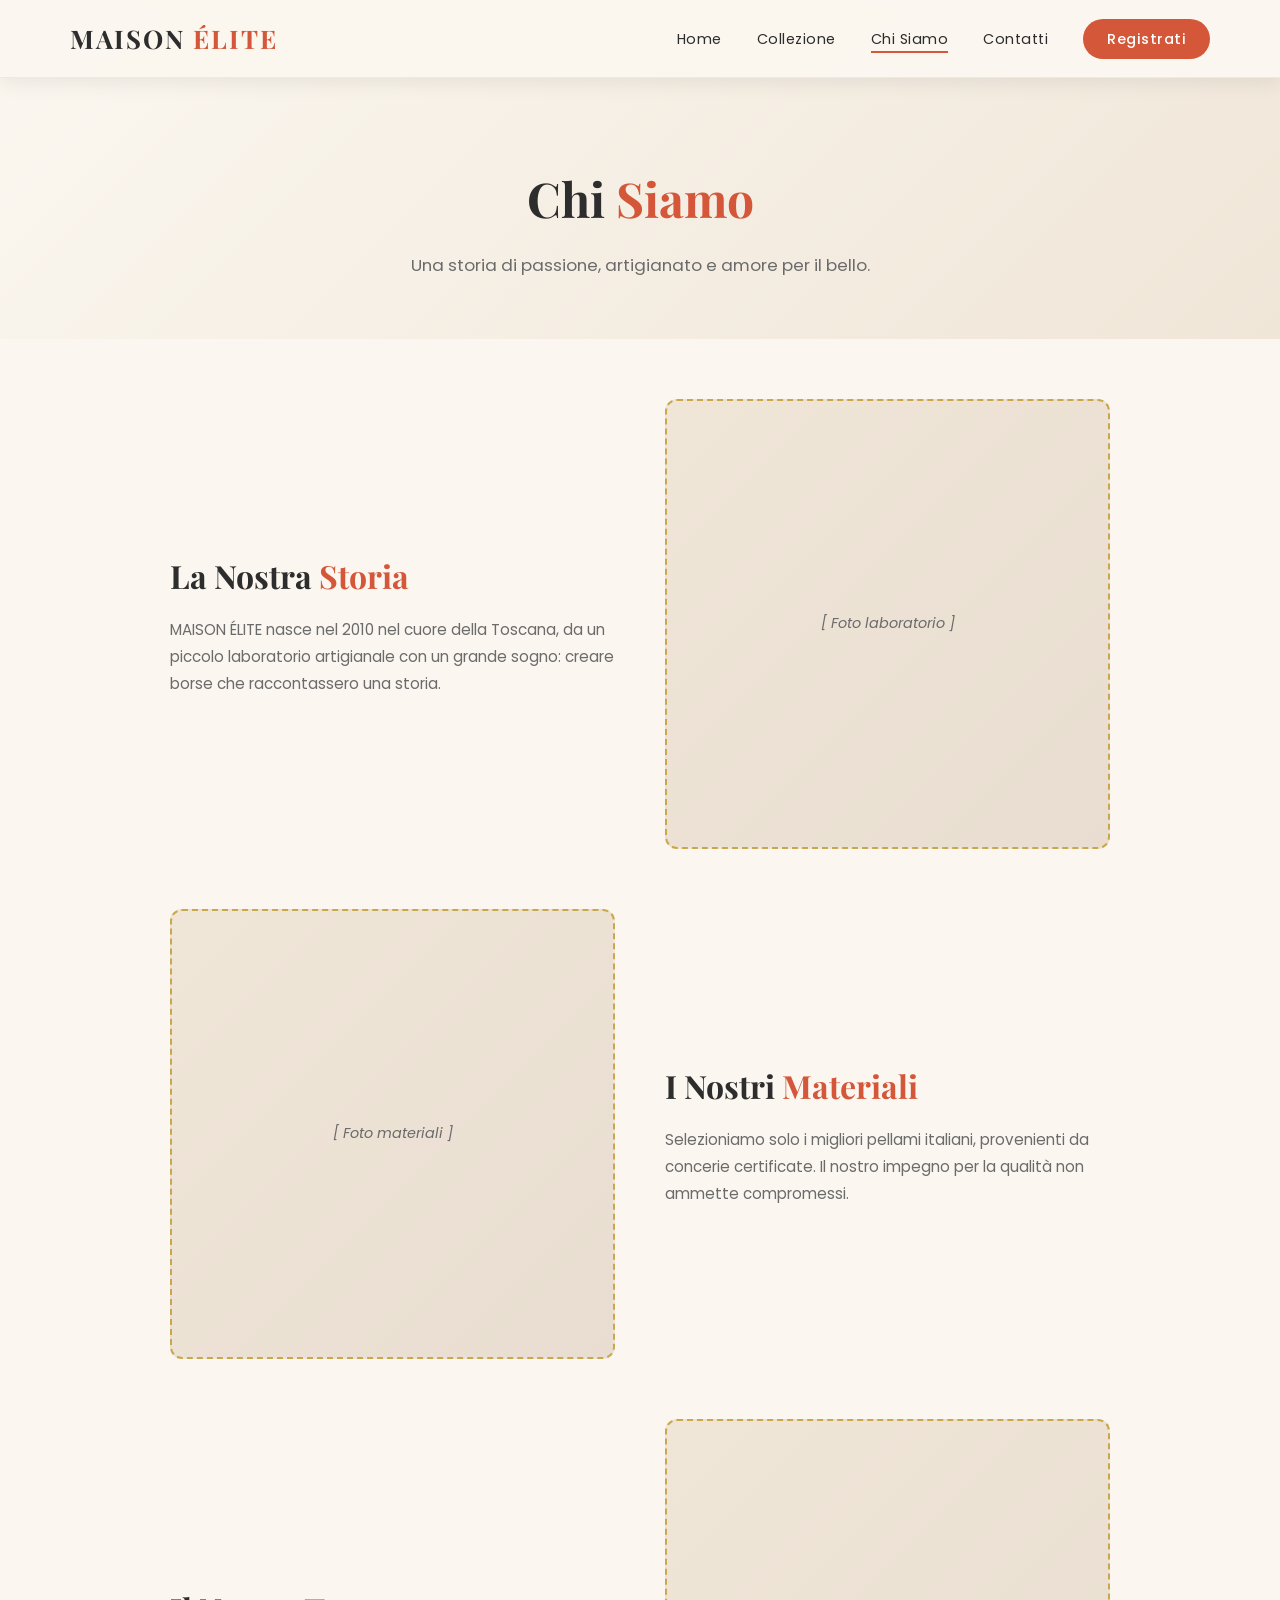
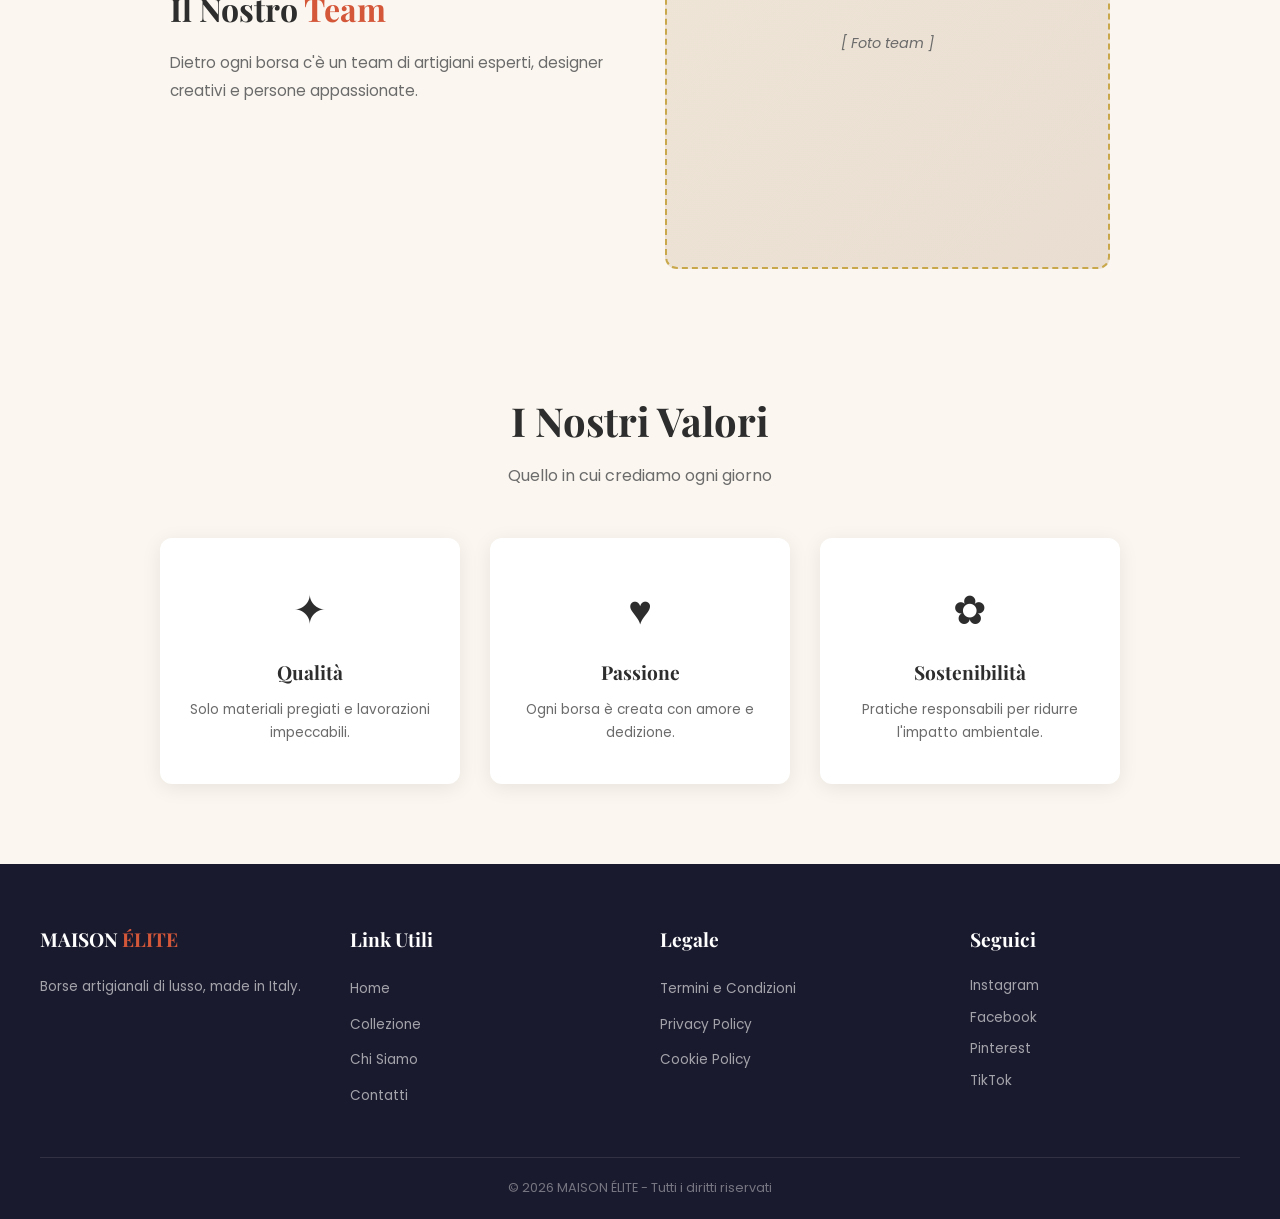
==== pages/chi-siamo.html @ 1c488e94 "Ripartiamo da zero" ====
<!DOCTYPE html>
<html lang="it">
<head>
    <meta charset="UTF-8">
    <meta name="viewport" content="width=device-width, initial-scale=1.0">
    <title>Chi Siamo - MAISON ÉLITE</title>
    <link rel="stylesheet" href="../css/base.css">
    <link rel="stylesheet" href="../css/navbar.css">
    <link rel="stylesheet" href="../css/sections.css">
    <link rel="stylesheet" href="../css/pages.css">
    <link rel="stylesheet" href="../css/footer.css">
    <link rel="stylesheet" href="../css/animations.css">
    <link rel="stylesheet" href="../css/responsive.css">
    <link href="https://fonts.googleapis.com/css2?family=Playfair+Display:wght@400;600;700&family=Poppins:wght@300;400;500;600&display=swap" rel="stylesheet">
</head>
<body>

    <nav class="navbar">
        <div class="nav-container">
            <a href="../index.html" class="logo">MAISON <span>ÉLITE</span></a>
            <input type="checkbox" id="menu-toggle" class="menu-toggle">
            <label for="menu-toggle" class="hamburger"><span></span><span></span><span></span></label>
            <ul class="nav-links">
                <li><a href="../index.html">Home</a></li>
                <li><a href="collezione.html">Collezione</a></li>
                <li><a href="chi-siamo.html" class="active">Chi Siamo</a></li>
                <li><a href="contatti.html">Contatti</a></li>
                <li><a href="registrazione.html" class="btn-register">Registrati</a></li>
            </ul>
        </div>
    </nav>

    <section class="page-header">
        <h1>Chi <span style="color: var(--primary);">Siamo</span></h1>
        <p>Una storia di passione, artigianato e amore per il bello.</p>
    </section>

    <section class="about-section">
        <div class="about-block fade-in">
            <div class="about-block-text">
                <h2>La Nostra <span>Storia</span></h2>
                <p>MAISON ÉLITE nasce nel 2010 nel cuore della Toscana, da un piccolo laboratorio artigianale con un grande sogno: creare borse che raccontassero una storia.</p>
            </div>
            <div class="about-block-image">
                <div class="img-placeholder large"><p>[ Foto laboratorio ]</p></div>
            </div>
        </div>

        <div class="about-block reverse fade-in delay-1">
            <div class="about-block-text">
                <h2>I Nostri <span>Materiali</span></h2>
                <p>Selezioniamo solo i migliori pellami italiani, provenienti da concerie certificate. Il nostro impegno per la qualità non ammette compromessi.</p>
            </div>
            <div class="about-block-image">
                <div class="img-placeholder large"><p>[ Foto materiali ]</p></div>
            </div>
        </div>

        <div class="about-block fade-in delay-2">
            <div class="about-block-text">
                <h2>Il Nostro <span>Team</span></h2>
                <p>Dietro ogni borsa c'è un team di artigiani esperti, designer creativi e persone appassionate.</p>
            </div>
            <div class="about-block-image">
                <div class="img-placeholder large"><p>[ Foto team ]</p></div>
            </div>
        </div>
    </section>

    <section style="padding: 0 30px 80px;">
        <h2 class="section-title">I Nostri Valori</h2>
        <p class="section-subtitle">Quello in cui crediamo ogni giorno</p>
        <div class="values-grid">
            <div class="value-card fade-in delay-1">
                <div class="value-icon">✦</div>
                <h3>Qualità</h3>
                <p>Solo materiali pregiati e lavorazioni impeccabili.</p>
            </div>
            <div class="value-card fade-in delay-2">
                <div class="value-icon">♥</div>
                <h3>Passione</h3>
                <p>Ogni borsa è creata con amore e dedizione.</p>
            </div>
            <div class="value-card fade-in delay-3">
                <div class="value-icon">✿</div>
                <h3>Sostenibilità</h3>
                <p>Pratiche responsabili per ridurre l'impatto ambientale.</p>
            </div>
        </div>
    </section>

    <footer class="footer">
        <div class="footer-container">
            <div class="footer-col">
                <h4>MAISON <span>ÉLITE</span></h4>
                <p>Borse artigianali di lusso, made in Italy.</p>
            </div>
            <div class="footer-col">
                <h4>Link Utili</h4>
                <ul>
                    <li><a href="../index.html">Home</a></li>
                    <li><a href="collezione.html">Collezione</a></li>
                    <li><a href="chi-siamo.html">Chi Siamo</a></li>
                    <li><a href="contatti.html">Contatti</a></li>
                </ul>
            </div>
            <div class="footer-col">
                <h4>Legale</h4>
                <ul>
                    <li><a href="#">Termini e Condizioni</a></li>
                    <li><a href="#">Privacy Policy</a></li>
                    <li><a href="#">Cookie Policy</a></li>
                </ul>
            </div>
            <div class="footer-col">
                <h4>Seguici</h4>
                <div class="social-links">
                    <a href="#" class="social-icon">Instagram</a>
                    <a href="#" class="social-icon">Facebook</a>
                    <a href="#" class="social-icon">Pinterest</a>
                    <a href="#" class="social-icon">TikTok</a>
                </div>
            </div>
        </div>
        <div class="footer-bottom">
            <p>&copy; 2026 MAISON ÉLITE - Tutti i diritti riservati</p>
        </div>
    </footer>

</body>
</html>
---- css/base.css ----
/* ===== RESET E VARIABILI ===== */
* {
    margin: 0;
    padding: 0;
    box-sizing: border-box;
}

:root {
    --primary: #D4573A;
    --primary-light: #F28A6E;
    --secondary: #1B6B6D;
    --accent: #C9A84C;
    --accent-light: #E6C96E;
    --bg: #FBF7F0;
    --bg-dark: #1A1A2E;
    --text: #2D2D2D;
    --text-light: #6B6B6B;
    --white: #FFFFFF;
    --shadow: 0 4px 20px rgba(0, 0, 0, 0.08);
    --shadow-hover: 0 8px 30px rgba(0, 0, 0, 0.15);
    --radius: 12px;
    --transition: all 0.3s ease;
}

html {
    scroll-behavior: smooth;
}

body {
    font-family: 'Poppins', sans-serif;
    background-color: var(--bg);
    color: var(--text);
    line-height: 1.6;
    overflow-x: hidden;
}

a {
    text-decoration: none;
    color: inherit;
}

ul {
    list-style: none;
}

img {
    max-width: 100%;
    display: block;
}

/* ===== BOTTONI ===== */
.btn-primary {
    display: inline-block;
    background: var(--primary);
    color: var(--white);
    padding: 15px 40px;
    border-radius: 30px;
    font-size: 0.95rem;
    font-weight: 500;
    transition: var(--transition);
}

.btn-primary:hover {
    background: var(--primary-light);
    transform: translateY(-3px);
    box-shadow: 0 10px 25px rgba(212, 87, 58, 0.3);
}

.btn-secondary {
    display: inline-block;
    border: 2px solid var(--primary);
    color: var(--primary);
    padding: 13px 38px;
    border-radius: 30px;
    font-size: 0.95rem;
    font-weight: 500;
    transition: var(--transition);
}

.btn-secondary:hover {
    background: var(--primary);
    color: var(--white);
    transform: translateY(-3px);
}

/* ===== TITOLI SEZIONE ===== */
.section-title {
    font-family: 'Playfair Display', serif;
    font-size: 2.5rem;
    text-align: center;
    margin-bottom: 10px;
}

.section-subtitle {
    text-align: center;
    color: var(--text-light);
    font-size: 1rem;
    margin-bottom: 50px;
}

/* ===== PLACEHOLDER IMMAGINI ===== */
.hero-placeholder,
.img-placeholder {
    background: linear-gradient(135deg, #f0e6d8, #e8ddd0);
    border: 2px dashed var(--accent);
    border-radius: var(--radius);
    display: flex;
    align-items: center;
    justify-content: center;
    color: var(--text-light);
    font-style: italic;
    font-size: 0.9rem;
}

.hero-placeholder {
    width: 100%;
    max-width: 500px;
    height: 500px;
    border-radius: 20px;
}

.img-placeholder {
    width: 100%;
    height: 300px;
}

.img-placeholder.large {
    height: 450px;
}

/* ===== FORM ===== */
.form-group {
    margin-bottom: 20px;
}

.form-group label {
    display: block;
    font-size: 0.85rem;
    font-weight: 500;
    margin-bottom: 8px;
}

.form-group input,
.form-group textarea,
.form-group select {
    width: 100%;
    padding: 12px 18px;
    border: 1px solid #e0d8ce;
    border-radius: 8px;
    font-family: 'Poppins', sans-serif;
    font-size: 0.9rem;
    outline: none;
    transition: var(--transition);
    background: var(--bg);
}

.form-group input:focus,
.form-group textarea:focus,
.form-group select:focus {
    border-color: var(--primary);
    box-shadow: 0 0 0 3px rgba(212, 87, 58, 0.1);
}

.form-group textarea {
    height: 120px;
    resize: vertical;
}

.form-submit {
    width: 100%;
    padding: 14px;
    background: var(--primary);
    color: var(--white);
    border: none;
    border-radius: 30px;
    font-family: 'Poppins', sans-serif;
    font-size: 0.95rem;
    font-weight: 500;
    cursor: pointer;
    transition: var(--transition);
}

.form-submit:hover {
    background: var(--primary-light);
    transform: translateY(-2px);
}
---- css/navbar.css ----
/* ===== NAVBAR ===== */
.navbar {
    position: fixed;
    top: 0;
    left: 0;
    width: 100%;
    z-index: 1000;
    background: rgba(251, 247, 240, 0.95);
    backdrop-filter: blur(10px);
    border-bottom: 1px solid rgba(0, 0, 0, 0.05);
    box-shadow: var(--shadow);
}

.nav-container {
    max-width: 1200px;
    margin: 0 auto;
    padding: 18px 30px;
    display: flex;
    justify-content: space-between;
    align-items: center;
}

.logo {
    font-family: 'Playfair Display', serif;
    font-size: 1.6rem;
    font-weight: 700;
    letter-spacing: 2px;
}

.logo span {
    color: var(--primary);
}

.nav-links {
    display: flex;
    align-items: center;
    gap: 35px;
}

.nav-links a {
    font-size: 0.9rem;
    font-weight: 400;
    position: relative;
    transition: var(--transition);
    letter-spacing: 0.5px;
}

.nav-links a:hover {
    color: var(--primary);
}

.nav-links a::after {
    content: '';
    position: absolute;
    bottom: -4px;
    left: 0;
    width: 0;
    height: 2px;
    background: var(--primary);
    transition: var(--transition);
}

.nav-links a:hover::after,
.nav-links a.active::after {
    width: 100%;
}

/* Bottone Registrati */
.btn-register {
    background: var(--primary) !important;
    color: var(--white) !important;
    padding: 10px 24px !important;
    border-radius: 25px;
    font-weight: 500 !important;
    transition: var(--transition);
}

.btn-register:hover {
    background: var(--primary-light) !important;
    transform: translateY(-2px);
}

.btn-register::after {
    display: none !important;
}

/* ===== HAMBURGER (solo CSS, senza JavaScript) ===== */
/* Usiamo un checkbox nascosto: quando è "checked",
   il menu si apre. Nessun JavaScript necessario! */

.menu-toggle {
    display: none; /* checkbox nascosto */
}

.hamburger {
    display: none; /* visibile solo su mobile */
    flex-direction: column;
    gap: 5px;
    cursor: pointer;
    z-index: 1001;
}

.hamburger span {
    width: 28px;
    height: 2px;
    background: var(--text);
    transition: var(--transition);
}

/* Quando il checkbox è selezionato, le linee si trasformano in X */
.menu-toggle:checked ~ .hamburger span:nth-child(1) {
    transform: rotate(45deg) translate(5px, 5px);
}

.menu-toggle:checked ~ .hamburger span:nth-child(2) {
    opacity: 0;
}

.menu-toggle:checked ~ .hamburger span:nth-child(3) {
    transform: rotate(-45deg) translate(5px, -5px);
}

/* Quando il checkbox è selezionato, il menu si apre */
.menu-toggle:checked ~ .nav-links {
    right: 0;
}
---- css/sections.css ----
/* ===== HERO ===== */
.hero {
    min-height: 100vh;
    display: flex;
    align-items: center;
    justify-content: space-between;
    max-width: 1200px;
    margin: 0 auto;
    padding: 120px 30px 60px;
    gap: 60px;
}

.hero-content {
    flex: 1;
}

.hero-subtitle {
    font-size: 0.85rem;
    text-transform: uppercase;
    letter-spacing: 4px;
    color: var(--primary);
    margin-bottom: 20px;
    font-weight: 500;
}

.hero-title {
    font-family: 'Playfair Display', serif;
    font-size: 4rem;
    font-weight: 700;
    line-height: 1.15;
    margin-bottom: 25px;
}

.hero-title span {
    color: var(--primary);
}

.hero-desc {
    font-size: 1.05rem;
    color: var(--text-light);
    margin-bottom: 35px;
    max-width: 450px;
    line-height: 1.8;
}

.hero-image {
    flex: 1;
    display: flex;
    justify-content: center;
}

/* ===== CATEGORIE ===== */
.categories {
    padding: 80px 30px;
    max-width: 1200px;
    margin: 0 auto;
}

.categories-grid {
    display: flex;
    gap: 30px;
    justify-content: center;
    flex-wrap: wrap;
}

.category-card {
    flex: 1;
    min-width: 280px;
    max-width: 380px;
    text-align: center;
    cursor: pointer;
    transition: var(--transition);
}

.category-card:hover {
    transform: translateY(-8px);
}

.category-img {
    border-radius: var(--radius);
    overflow: hidden;
    margin-bottom: 20px;
    box-shadow: var(--shadow);
    transition: var(--transition);
}

.category-card:hover .category-img {
    box-shadow: var(--shadow-hover);
}

.category-card h3 {
    font-family: 'Playfair Display', serif;
    font-size: 1.4rem;
    margin-bottom: 5px;
}

.category-card p {
    color: var(--text-light);
    font-size: 0.9rem;
}

/* ===== FEATURED ===== */
.featured {
    padding: 80px 30px;
    max-width: 1200px;
    margin: 0 auto;
    display: flex;
    align-items: center;
    gap: 60px;
}

.featured-text {
    flex: 1;
}

.featured-text h2 {
    font-family: 'Playfair Display', serif;
    font-size: 2.5rem;
    margin-bottom: 25px;
    line-height: 1.2;
}

.featured-text h2 span {
    color: var(--primary);
}

.featured-text p {
    color: var(--text-light);
    margin-bottom: 20px;
    line-height: 1.8;
}

.featured-image {
    flex: 1;
}

/* ===== BEST SELLERS ===== */
.bestsellers {
    padding: 80px 30px;
    max-width: 1200px;
    margin: 0 auto;
}

.products-grid {
    display: flex;
    gap: 25px;
    flex-wrap: wrap;
    justify-content: center;
}

.product-card {
    flex: 1;
    min-width: 250px;
    max-width: 280px;
    background: var(--white);
    border-radius: var(--radius);
    overflow: hidden;
    box-shadow: var(--shadow);
    transition: var(--transition);
    cursor: pointer;
}

.product-card:hover {
    transform: translateY(-6px);
    box-shadow: var(--shadow-hover);
}

.product-img {
    position: relative;
    overflow: hidden;
}

.product-img .img-placeholder {
    height: 280px;
    border-radius: 0;
}

.product-badge {
    position: absolute;
    top: 15px;
    left: 15px;
    background: var(--secondary);
    color: var(--white);
    padding: 5px 14px;
    border-radius: 20px;
    font-size: 0.75rem;
    font-weight: 500;
}

.product-badge.sale {
    background: var(--primary);
}

.product-info {
    padding: 20px;
}

.product-info h3 {
    font-family: 'Playfair Display', serif;
    font-size: 1.1rem;
    margin-bottom: 8px;
}

.product-price {
    color: var(--primary);
    font-weight: 600;
}

.product-price s {
    color: var(--text-light);
    font-weight: 400;
    font-size: 0.85rem;
}

/* ===== BANNER NEWSLETTER ===== */
.banner {
    background: linear-gradient(135deg, var(--bg-dark), #16213E);
    padding: 80px 30px;
    text-align: center;
    margin-top: 40px;
}

.banner-content h2 {
    font-family: 'Playfair Display', serif;
    font-size: 2.2rem;
    color: var(--white);
    margin-bottom: 15px;
}

.banner-content p {
    color: rgba(255, 255, 255, 0.7);
    margin-bottom: 30px;
}

.newsletter-form {
    display: flex;
    justify-content: center;
    gap: 12px;
    max-width: 500px;
    margin: 0 auto;
    flex-wrap: wrap;
}

.newsletter-form input {
    flex: 1;
    min-width: 250px;
    padding: 14px 24px;
    border: 1px solid rgba(255, 255, 255, 0.2);
    border-radius: 30px;
    font-family: 'Poppins', sans-serif;
    font-size: 0.9rem;
    outline: none;
    background: rgba(255, 255, 255, 0.1);
    color: var(--white);
}

.newsletter-form input::placeholder {
    color: rgba(255, 255, 255, 0.5);
}

.newsletter-form input:focus {
    border-color: var(--accent);
}

.newsletter-form button {
    padding: 14px 35px;
    background: var(--accent);
    color: var(--bg-dark);
    border: none;
    border-radius: 30px;
    font-family: 'Poppins', sans-serif;
    font-size: 0.9rem;
    font-weight: 600;
    cursor: pointer;
    transition: var(--transition);
}

.newsletter-form button:hover {
    background: var(--accent-light);
    transform: translateY(-2px);
}
---- css/pages.css ----
/* ===== PAGE HEADER ===== */
.page-header {
    padding: 160px 30px 60px;
    text-align: center;
    background: linear-gradient(135deg, var(--bg), #f0e6d8);
}

.page-header h1 {
    font-family: 'Playfair Display', serif;
    font-size: 3rem;
    margin-bottom: 15px;
}

.page-header p {
    color: var(--text-light);
    font-size: 1.05rem;
    max-width: 600px;
    margin: 0 auto;
}

/* ===== CHI SIAMO ===== */
.about-section {
    max-width: 1000px;
    margin: 0 auto;
    padding: 60px 30px;
}

.about-block {
    display: flex;
    align-items: center;
    gap: 50px;
    margin-bottom: 60px;
}

.about-block.reverse {
    flex-direction: row-reverse;
}

.about-block-text {
    flex: 1;
}

.about-block-text h2 {
    font-family: 'Playfair Display', serif;
    font-size: 2rem;
    margin-bottom: 15px;
}

.about-block-text h2 span {
    color: var(--primary);
}

.about-block-text p {
    color: var(--text-light);
    line-height: 1.8;
    font-size: 0.95rem;
}

.about-block-image {
    flex: 1;
}

.values-grid {
    display: flex;
    gap: 30px;
    flex-wrap: wrap;
    justify-content: center;
    margin-top: 40px;
}

.value-card {
    flex: 1;
    min-width: 220px;
    max-width: 300px;
    text-align: center;
    padding: 40px 25px;
    background: var(--white);
    border-radius: var(--radius);
    box-shadow: var(--shadow);
    transition: var(--transition);
}

.value-card:hover {
    transform: translateY(-5px);
    box-shadow: var(--shadow-hover);
}

.value-icon {
    font-size: 2.5rem;
    margin-bottom: 15px;
}

.value-card h3 {
    font-family: 'Playfair Display', serif;
    font-size: 1.2rem;
    margin-bottom: 10px;
}

.value-card p {
    color: var(--text-light);
    font-size: 0.85rem;
    line-height: 1.7;
}

/* ===== COLLEZIONE ===== */
.collection-filters {
    max-width: 1200px;
    margin: 0 auto;
    padding: 20px 30px 40px;
    display: flex;
    justify-content: center;
    gap: 15px;
    flex-wrap: wrap;
}

.filter-btn {
    padding: 10px 28px;
    border: 2px solid var(--text);
    border-radius: 25px;
    background: transparent;
    font-family: 'Poppins', sans-serif;
    font-size: 0.85rem;
    cursor: pointer;
    transition: var(--transition);
    color: var(--text);
}

.filter-btn:hover,
.filter-btn.active {
    background: var(--primary);
    border-color: var(--primary);
    color: var(--white);
}

.collection-grid {
    max-width: 1200px;
    margin: 0 auto;
    padding: 0 30px 80px;
    display: grid;
    grid-template-columns: repeat(auto-fill, minmax(270px, 1fr));
    gap: 25px;
}

/* ===== CONTATTI ===== */
.contact-wrapper {
    max-width: 1000px;
    margin: 0 auto;
    padding: 60px 30px 80px;
    display: flex;
    gap: 50px;
    flex-wrap: wrap;
}

.contact-info {
    flex: 1;
    min-width: 280px;
}

.contact-info h2 {
    font-family: 'Playfair Display', serif;
    font-size: 2rem;
    margin-bottom: 20px;
}

.contact-info p {
    color: var(--text-light);
    margin-bottom: 30px;
    line-height: 1.8;
}

.contact-detail {
    display: flex;
    align-items: center;
    gap: 15px;
    margin-bottom: 20px;
}

.contact-detail-icon {
    width: 45px;
    height: 45px;
    background: linear-gradient(135deg, var(--primary), var(--primary-light));
    border-radius: 50%;
    display: flex;
    align-items: center;
    justify-content: center;
    color: var(--white);
    font-size: 1.1rem;
    flex-shrink: 0;
}

.contact-detail-text h4 {
    font-size: 0.95rem;
    margin-bottom: 3px;
}

.contact-detail-text p {
    font-size: 0.85rem;
    margin-bottom: 0;
    color: var(--text-light);
}

.contact-form-wrapper {
    flex: 1;
    min-width: 300px;
}

.contact-form {
    background: var(--white);
    padding: 40px;
    border-radius: var(--radius);
    box-shadow: var(--shadow);
}

/* ===== REGISTRAZIONE ===== */
.register-wrapper {
    min-height: 100vh;
    display: flex;
    align-items: center;
    justify-content: center;
    padding: 120px 30px 60px;
}

.register-card {
    background: var(--white);
    padding: 50px 45px;
    border-radius: 16px;
    box-shadow: var(--shadow-hover);
    width: 100%;
    max-width: 480px;
}

.register-card h1 {
    font-family: 'Playfair Display', serif;
    font-size: 2rem;
    text-align: center;
    margin-bottom: 8px;
}

.register-subtitle {
    text-align: center;
    color: var(--text-light);
    font-size: 0.9rem;
    margin-bottom: 35px;
}

.register-divider {
    text-align: center;
    color: var(--text-light);
    font-size: 0.8rem;
    margin: 25px 0;
    position: relative;
}

.register-divider::before,
.register-divider::after {
    content: '';
    position: absolute;
    top: 50%;
    width: 40%;
    height: 1px;
    background: #e0d8ce;
}

.register-divider::before { left: 0; }
.register-divider::after { right: 0; }

.btn-google {
    width: 100%;
    padding: 13px;
    border: 1px solid #e0d8ce;
    border-radius: 30px;
    background: var(--white);
    font-family: 'Poppins', sans-serif;
    font-size: 0.9rem;
    cursor: pointer;
    transition: var(--transition);
    display: flex;
    align-items: center;
    justify-content: center;
    gap: 10px;
}

.btn-google:hover {
    background: var(--bg);
    border-color: var(--text-light);
}

.register-footer {
    text-align: center;
    margin-top: 25px;
    font-size: 0.85rem;
    color: var(--text-light);
}

.register-footer a {
    color: var(--primary);
    font-weight: 500;
}

.register-footer a:hover {
    text-decoration: underline;
}
---- css/footer.css ----
/* ===== FOOTER ===== */
.footer {
    background: var(--bg-dark);
    color: rgba(255, 255, 255, 0.8);
    padding: 60px 30px 20px;
}

.footer-container {
    max-width: 1200px;
    margin: 0 auto;
    display: flex;
    gap: 40px;
    flex-wrap: wrap;
    justify-content: space-between;
}

.footer-col {
    flex: 1;
    min-width: 200px;
}

.footer-col h4 {
    font-family: 'Playfair Display', serif;
    font-size: 1.2rem;
    color: var(--white);
    margin-bottom: 20px;
}

.footer-col h4 span {
    color: var(--primary);
}

.footer-col p {
    font-size: 0.85rem;
    line-height: 1.8;
    color: rgba(255, 255, 255, 0.6);
}

.footer-col ul li {
    margin-bottom: 10px;
}

.footer-col ul li a {
    font-size: 0.85rem;
    color: rgba(255, 255, 255, 0.6);
    transition: var(--transition);
}

.footer-col ul li a:hover {
    color: var(--accent);
    padding-left: 5px;
}

.social-links {
    display: flex;
    flex-direction: column;
    gap: 10px;
}

.social-icon {
    font-size: 0.85rem;
    color: rgba(255, 255, 255, 0.6);
    transition: var(--transition);
}

.social-icon:hover {
    color: var(--accent);
    padding-left: 5px;
}

.footer-bottom {
    max-width: 1200px;
    margin: 40px auto 0;
    padding-top: 20px;
    border-top: 1px solid rgba(255, 255, 255, 0.1);
    text-align: center;
}

.footer-bottom p {
    font-size: 0.8rem;
    color: rgba(255, 255, 255, 0.4);
}
---- css/animations.css ----
/* ===== ANIMAZIONI CSS (senza JavaScript) ===== */

/* Animazione di apparizione dal basso */
@keyframes fadeInUp {
    from {
        opacity: 0;
        transform: translateY(30px);
    }
    to {
        opacity: 1;
        transform: translateY(0);
    }
}

/* Animazione di apparizione semplice */
@keyframes fadeIn {
    from { opacity: 0; }
    to { opacity: 1; }
}

/* Classe per far apparire gli elementi con ritardo */
.fade-in {
    animation: fadeInUp 0.8s ease forwards;
}

/* Ritardi diversi per creare un effetto "a cascata" */
.fade-in.delay-1 { animation-delay: 0.1s; opacity: 0; }
.fade-in.delay-2 { animation-delay: 0.2s; opacity: 0; }
.fade-in.delay-3 { animation-delay: 0.3s; opacity: 0; }
.fade-in.delay-4 { animation-delay: 0.4s; opacity: 0; }

/* Animazione per la hero section */
.hero-content {
    animation: fadeInUp 1s ease forwards;
}

.hero-image {
    animation: fadeIn 1.2s ease 0.3s forwards;
    opacity: 0;
}

/* Animazione per le card quando passi sopra col mouse */
.category-card,
.product-card,
.value-card {
    transition: transform 0.3s ease, box-shadow 0.3s ease;
}
---- css/responsive.css ----
/* ===== TABLET (max 1024px) ===== */
@media (max-width: 1024px) {
    .hero { gap: 40px; padding: 120px 25px 50px; }
    .hero-title { font-size: 3rem; }
    .featured { gap: 40px; }
    .section-title { font-size: 2.2rem; }
}

/* ===== MOBILE (max 768px) ===== */
@media (max-width: 768px) {
    /* Hamburger visibile */
    .hamburger { display: flex; }

    /* Menu laterale */
    .nav-links {
        position: fixed;
        top: 0;
        right: -100%;
        width: 75%;
        height: 100vh;
        background: var(--bg);
        flex-direction: column;
        justify-content: center;
        gap: 30px;
        transition: var(--transition);
        box-shadow: -5px 0 20px rgba(0, 0, 0, 0.1);
    }

    .nav-links a { font-size: 1.1rem; }

    /* Hero */
    .hero {
        flex-direction: column;
        text-align: center;
        padding-top: 120px;
        gap: 30px;
        min-height: auto;
    }
    .hero-title { font-size: 2.5rem; }
    .hero-desc { margin: 0 auto 30px; }
    .hero-placeholder { height: 300px; max-width: 350px; }

    /* Sezioni */
    .featured { flex-direction: column; text-align: center; padding: 50px 20px; }
    .about-block { flex-direction: column !important; gap: 25px; }
    .contact-wrapper { flex-direction: column; }
    .section-title { font-size: 2rem; }
    .page-header h1 { font-size: 2.2rem; }
    .page-header { padding: 130px 20px 40px; }
    .categories-grid { flex-direction: column; align-items: center; }
    .category-card { max-width: 100%; }
    .banner { padding: 50px 20px; }
    .banner-content h2 { font-size: 1.6rem; }
    .register-card { padding: 35px 25px; }
    .contact-form { padding: 25px 20px; }
    .product-card { min-width: 45%; max-width: 48%; }

    /* Footer centrato */
    .footer-container { flex-direction: column; text-align: center; }
    .social-links { justify-content: center; flex-direction: row; flex-wrap: wrap; }
}

/* ===== CELLULARE PICCOLO (max 480px) ===== */
@media (max-width: 480px) {
    .hero-title { font-size: 1.9rem; }
    .hero-subtitle { font-size: 0.75rem; letter-spacing: 2px; }
    .hero { padding: 110px 15px 40px; }
    .nav-container { padding: 15px; }
    .nav-links { width: 85%; }
    .section-title { font-size: 1.6rem; }
    .page-header h1 { font-size: 1.8rem; }
    .product-card { min-width: 100%; max-width: 100%; }
    .btn-primary { padding: 12px 30px; font-size: 0.85rem; }
    .categories { padding: 50px 15px; }
    .bestsellers { padding: 50px 15px; }
    .banner-content h2 { font-size: 1.4rem; }
    .newsletter-form input { min-width: 200px; }
    .footer { padding: 40px 15px 15px; }
    .register-card { padding: 25px 18px; }
    .register-card h1 { font-size: 1.6rem; }
    .filter-btn { padding: 8px 18px; font-size: 0.8rem; }
    .value-card { min-width: 100%; padding: 30px 20px; }
    .featured-text h2 { font-size: 1.8rem; }
    .about-block-text h2 { font-size: 1.6rem; }
}
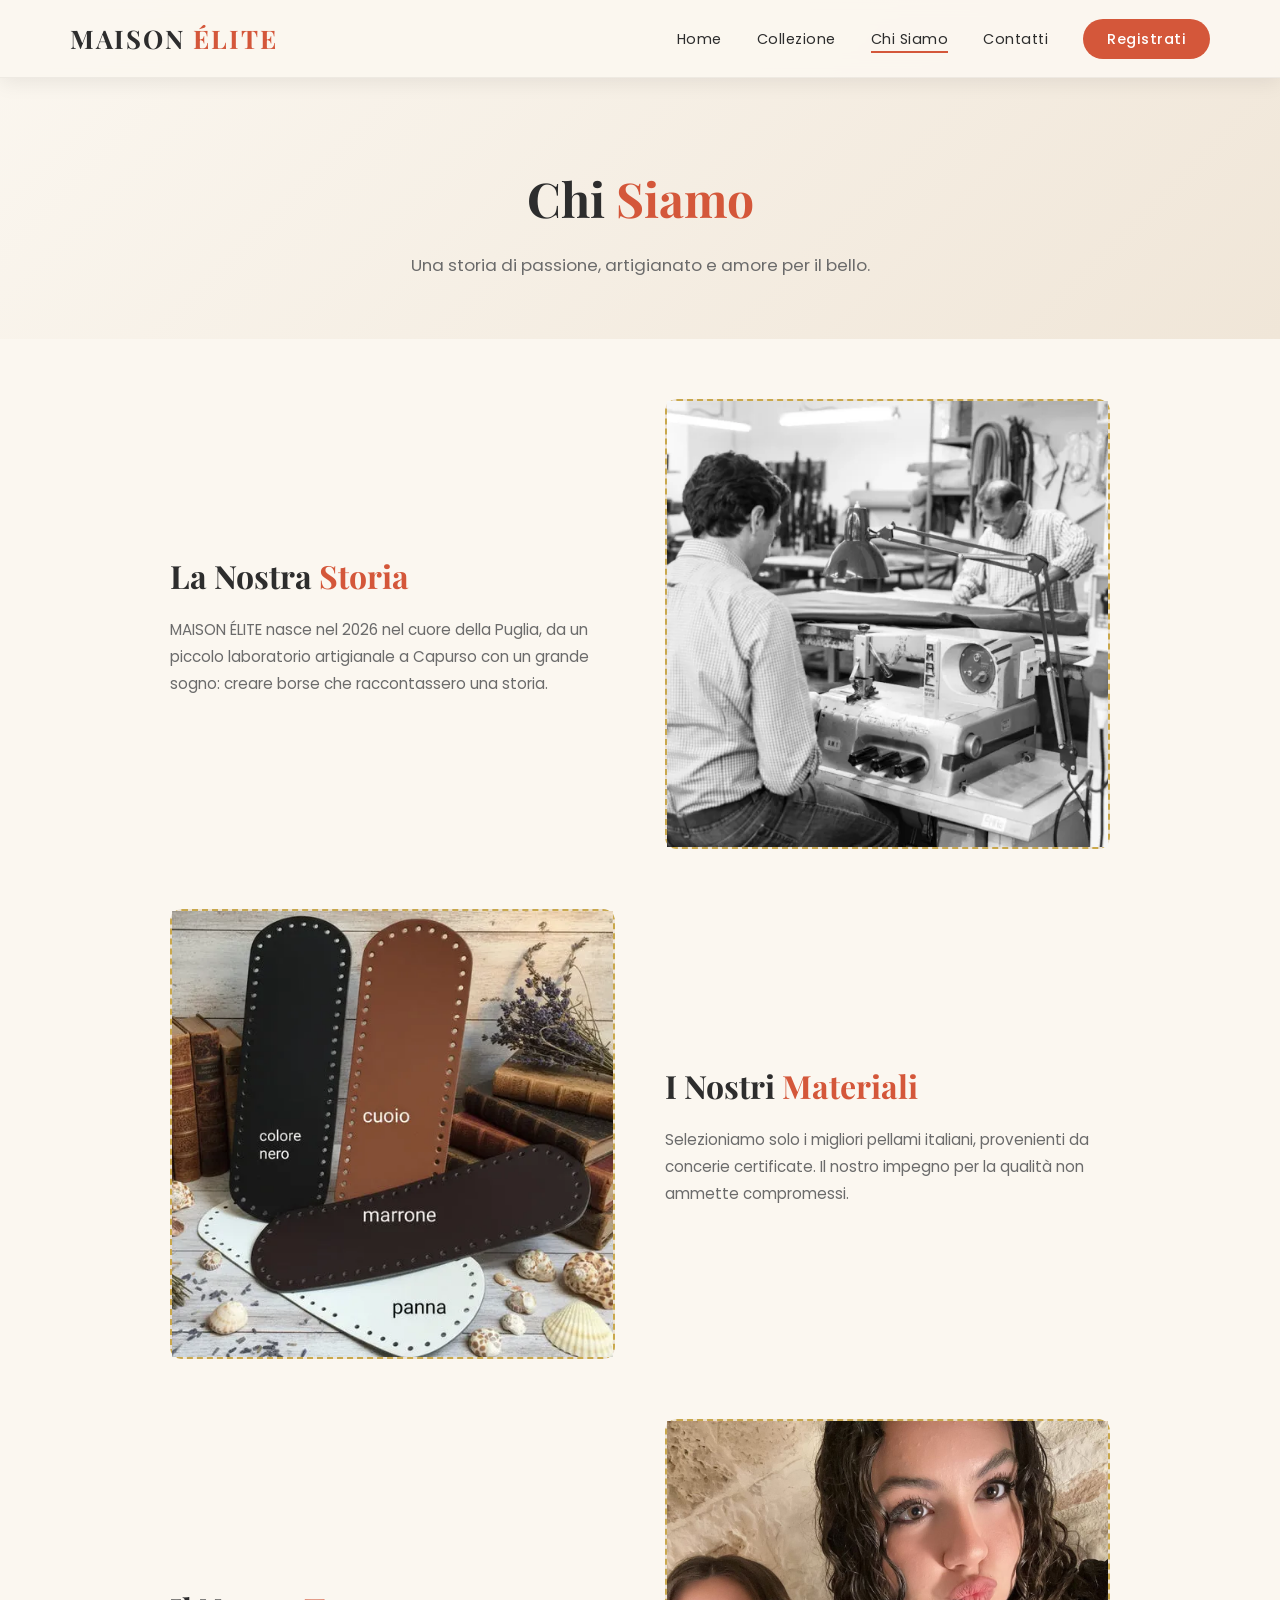
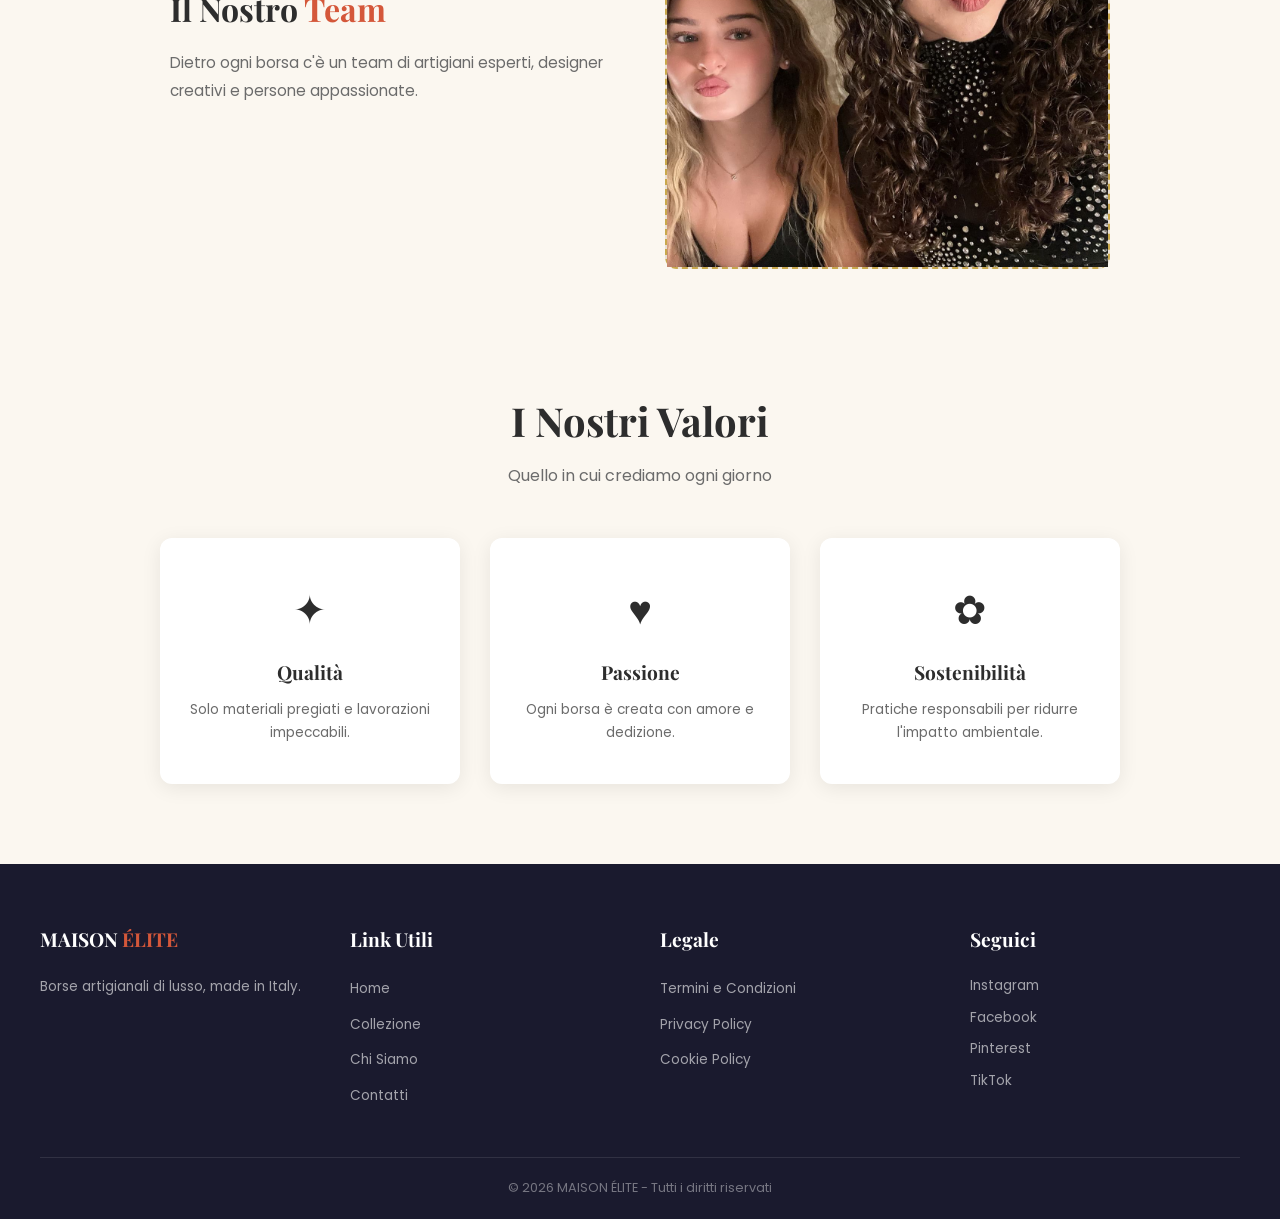
==== commit 972eedb1: "modifiche varie" ====
--- a/pages/chi-siamo.html
+++ b/pages/chi-siamo.html
@@ -39,10 +39,10 @@
         <div class="about-block fade-in">
             <div class="about-block-text">
                 <h2>La Nostra <span>Storia</span></h2>
-                <p>MAISON ÉLITE nasce nel 2010 nel cuore della Toscana, da un piccolo laboratorio artigianale con un grande sogno: creare borse che raccontassero una storia.</p>
+                <p>MAISON ÉLITE nasce nel 2026 nel cuore della Puglia, da un piccolo laboratorio artigianale a Capurso con un grande sogno: creare borse che raccontassero una storia.</p>
             </div>
             <div class="about-block-image">
-                <div class="img-placeholder large"><p>[ Foto laboratorio ]</p></div>
+                <div class="img-placeholder large"><p><img src="../img/LW4.webp" alt=""></p></div>
             </div>
         </div>
 
@@ -52,7 +52,7 @@
                 <p>Selezioniamo solo i migliori pellami italiani, provenienti da concerie certificate. Il nostro impegno per la qualità non ammette compromessi.</p>
             </div>
             <div class="about-block-image">
-                <div class="img-placeholder large"><p>[ Foto materiali ]</p></div>
+                <div class="img-placeholder large"><p><img src="../img/fondi-ecopelle-forati-borse-uncinetto-accessori-colori.webp" alt=""></p></div>
             </div>
         </div>
 
@@ -62,7 +62,7 @@
                 <p>Dietro ogni borsa c'è un team di artigiani esperti, designer creativi e persone appassionate.</p>
             </div>
             <div class="about-block-image">
-                <div class="img-placeholder large"><p>[ Foto team ]</p></div>
+                <div class="img-placeholder large"><p><img src="../img/WhatsApp Image 2026-05-20 at 10.16.20.jpeg" alt=""></p></div>
             </div>
         </div>
     </section>
--- a/css/base.css
+++ b/css/base.css
@@ -117,6 +117,26 @@
     max-width: 500px;
     height: 500px;
     border-radius: 20px;
+    overflow: hidden;
+}
+
+.hero-placeholder p {
+    width: 100%;
+    height: 100%;
+    margin: 0;
+    padding: 0;
+    display: flex;
+    align-items: center;
+    justify-content: center;
+    overflow: hidden;
+}
+
+.hero-placeholder img {
+    width: 100%;
+    height: 100%;
+    object-fit: cover;
+    object-position: center;
+    display: block;
 }
 
 .img-placeholder {
@@ -126,6 +146,26 @@
 
 .img-placeholder.large {
     height: 450px;
+}
+
+/* Regole per adattare le immagini ai placeholder */
+.img-placeholder p {
+    width: 100%;
+    height: 100%;
+    margin: 0;
+    padding: 0;
+    display: flex;
+    align-items: center;
+    justify-content: center;
+    overflow: hidden;
+}
+
+.img-placeholder img {
+    width: 100%;
+    height: 100%;
+    object-fit: cover;
+    object-position: center;
+    display: block;
 }
 
 /* ===== FORM ===== */
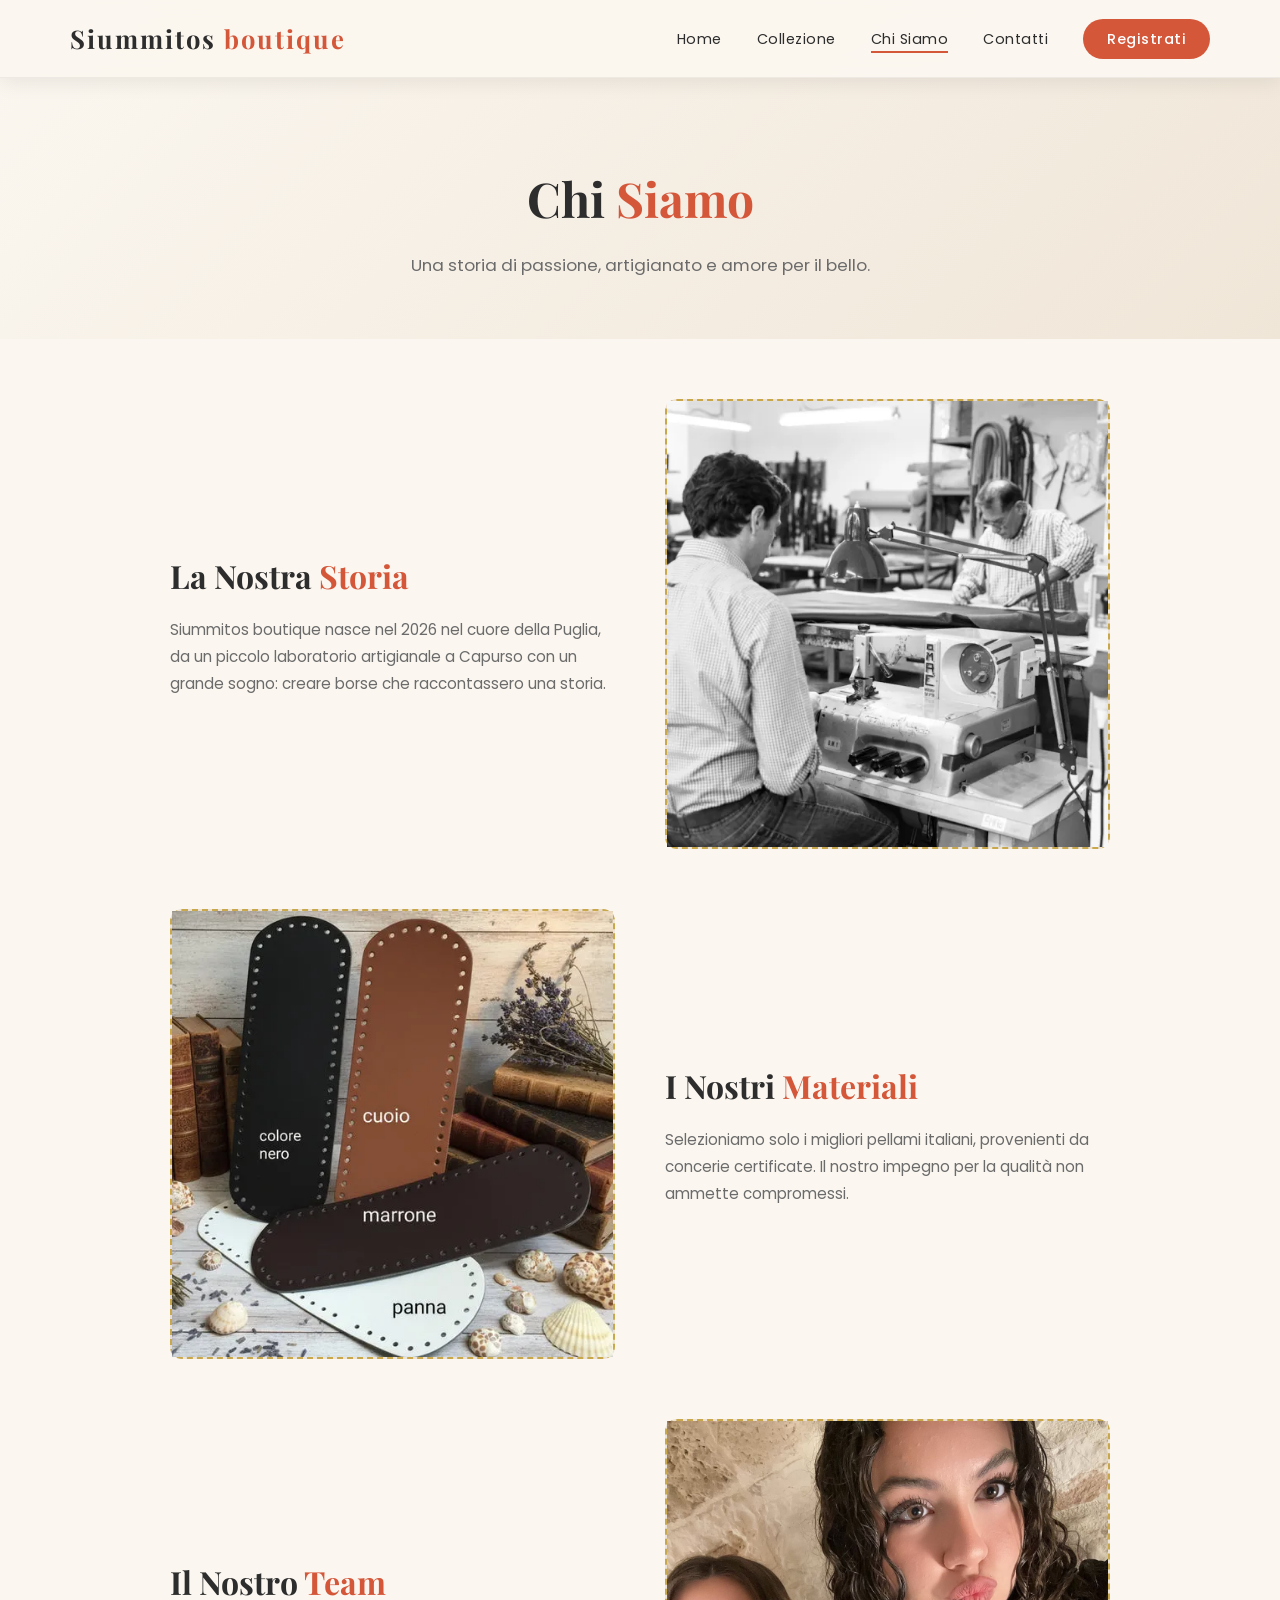
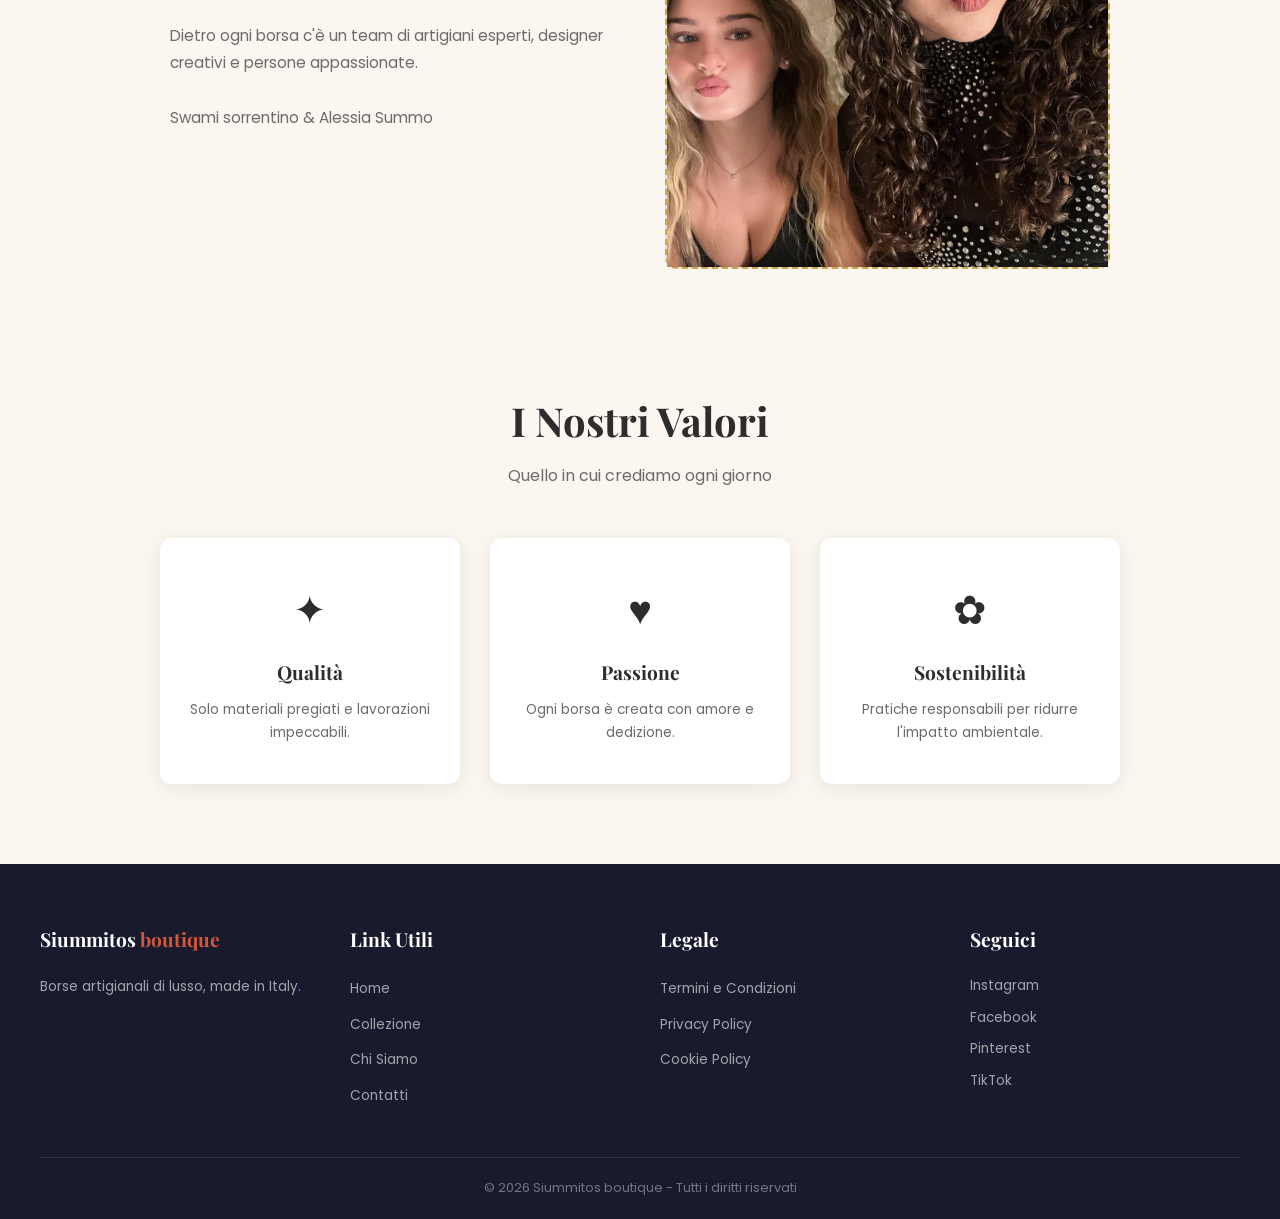
==== commit 73a8443a: "nuove modifiche apportate al sito" ====
--- a/pages/chi-siamo.html
+++ b/pages/chi-siamo.html
@@ -3,7 +3,7 @@
 <head>
     <meta charset="UTF-8">
     <meta name="viewport" content="width=device-width, initial-scale=1.0">
-    <title>Chi Siamo - MAISON ÉLITE</title>
+    <title>Chi Siamo - Siummitos boutique</title>
     <link rel="stylesheet" href="../css/base.css">
     <link rel="stylesheet" href="../css/navbar.css">
     <link rel="stylesheet" href="../css/sections.css">
@@ -17,7 +17,7 @@
 
     <nav class="navbar">
         <div class="nav-container">
-            <a href="../index.html" class="logo">MAISON <span>ÉLITE</span></a>
+            <a href="../index.html" class="logo">Siummitos <span>boutique</span></a>
             <input type="checkbox" id="menu-toggle" class="menu-toggle">
             <label for="menu-toggle" class="hamburger"><span></span><span></span><span></span></label>
             <ul class="nav-links">
@@ -39,7 +39,7 @@
         <div class="about-block fade-in">
             <div class="about-block-text">
                 <h2>La Nostra <span>Storia</span></h2>
-                <p>MAISON ÉLITE nasce nel 2026 nel cuore della Puglia, da un piccolo laboratorio artigianale a Capurso con un grande sogno: creare borse che raccontassero una storia.</p>
+                <p>Siummitos boutique nasce nel 2026 nel cuore della Puglia, da un piccolo laboratorio artigianale a Capurso con un grande sogno: creare borse che raccontassero una storia.</p>
             </div>
             <div class="about-block-image">
                 <div class="img-placeholder large"><p><img src="../img/LW4.webp" alt=""></p></div>
@@ -59,7 +59,9 @@
         <div class="about-block fade-in delay-2">
             <div class="about-block-text">
                 <h2>Il Nostro <span>Team</span></h2>
-                <p>Dietro ogni borsa c'è un team di artigiani esperti, designer creativi e persone appassionate.</p>
+                <p>Dietro ogni borsa c'è un team di artigiani esperti, designer creativi e persone appassionate. <br><br>
+                    Swami sorrentino & Alessia Summo
+                </p>
             </div>
             <div class="about-block-image">
                 <div class="img-placeholder large"><p><img src="../img/WhatsApp Image 2026-05-20 at 10.16.20.jpeg" alt=""></p></div>
@@ -92,7 +94,7 @@
     <footer class="footer">
         <div class="footer-container">
             <div class="footer-col">
-                <h4>MAISON <span>ÉLITE</span></h4>
+                <h4>Siummitos <span>boutique</span></h4>
                 <p>Borse artigianali di lusso, made in Italy.</p>
             </div>
             <div class="footer-col">
@@ -123,7 +125,7 @@
             </div>
         </div>
         <div class="footer-bottom">
-            <p>&copy; 2026 MAISON ÉLITE - Tutti i diritti riservati</p>
+            <p>&copy; 2026 Siummitos boutique - Tutti i diritti riservati</p>
         </div>
     </footer>
 
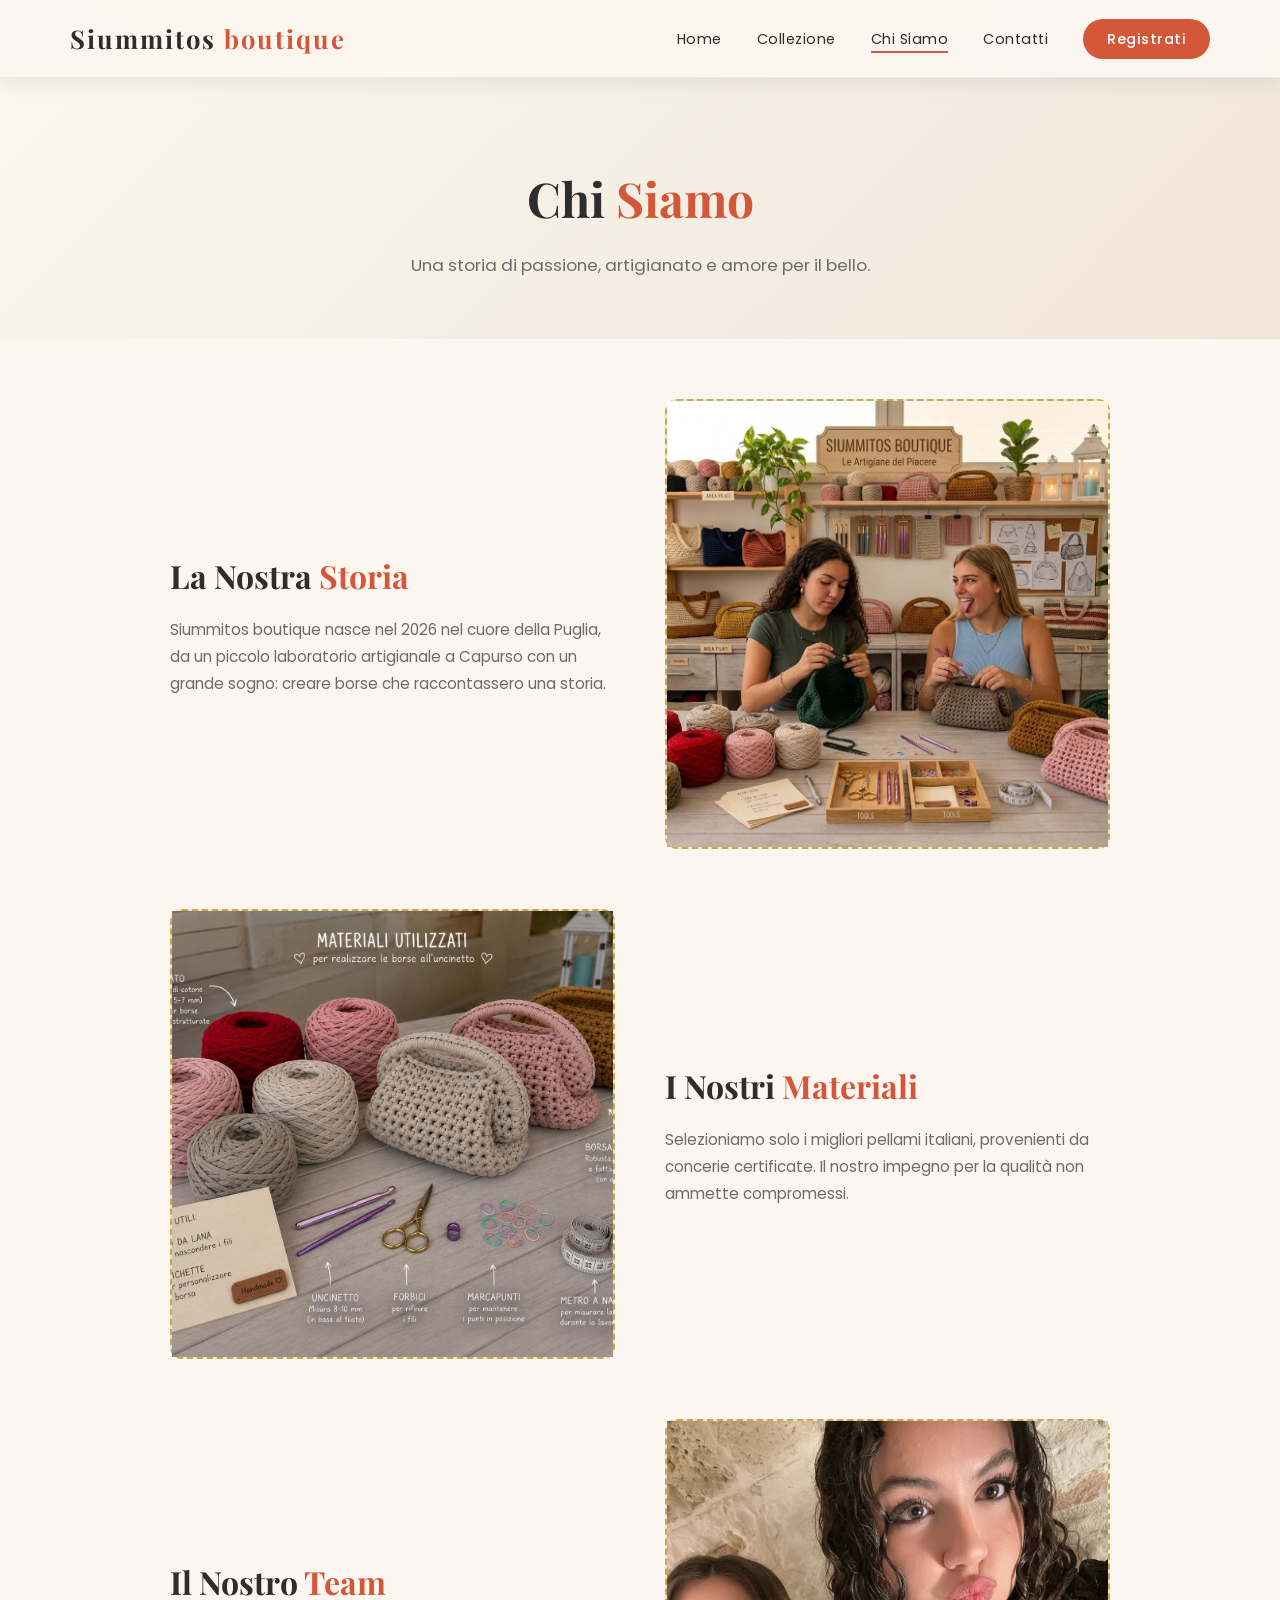
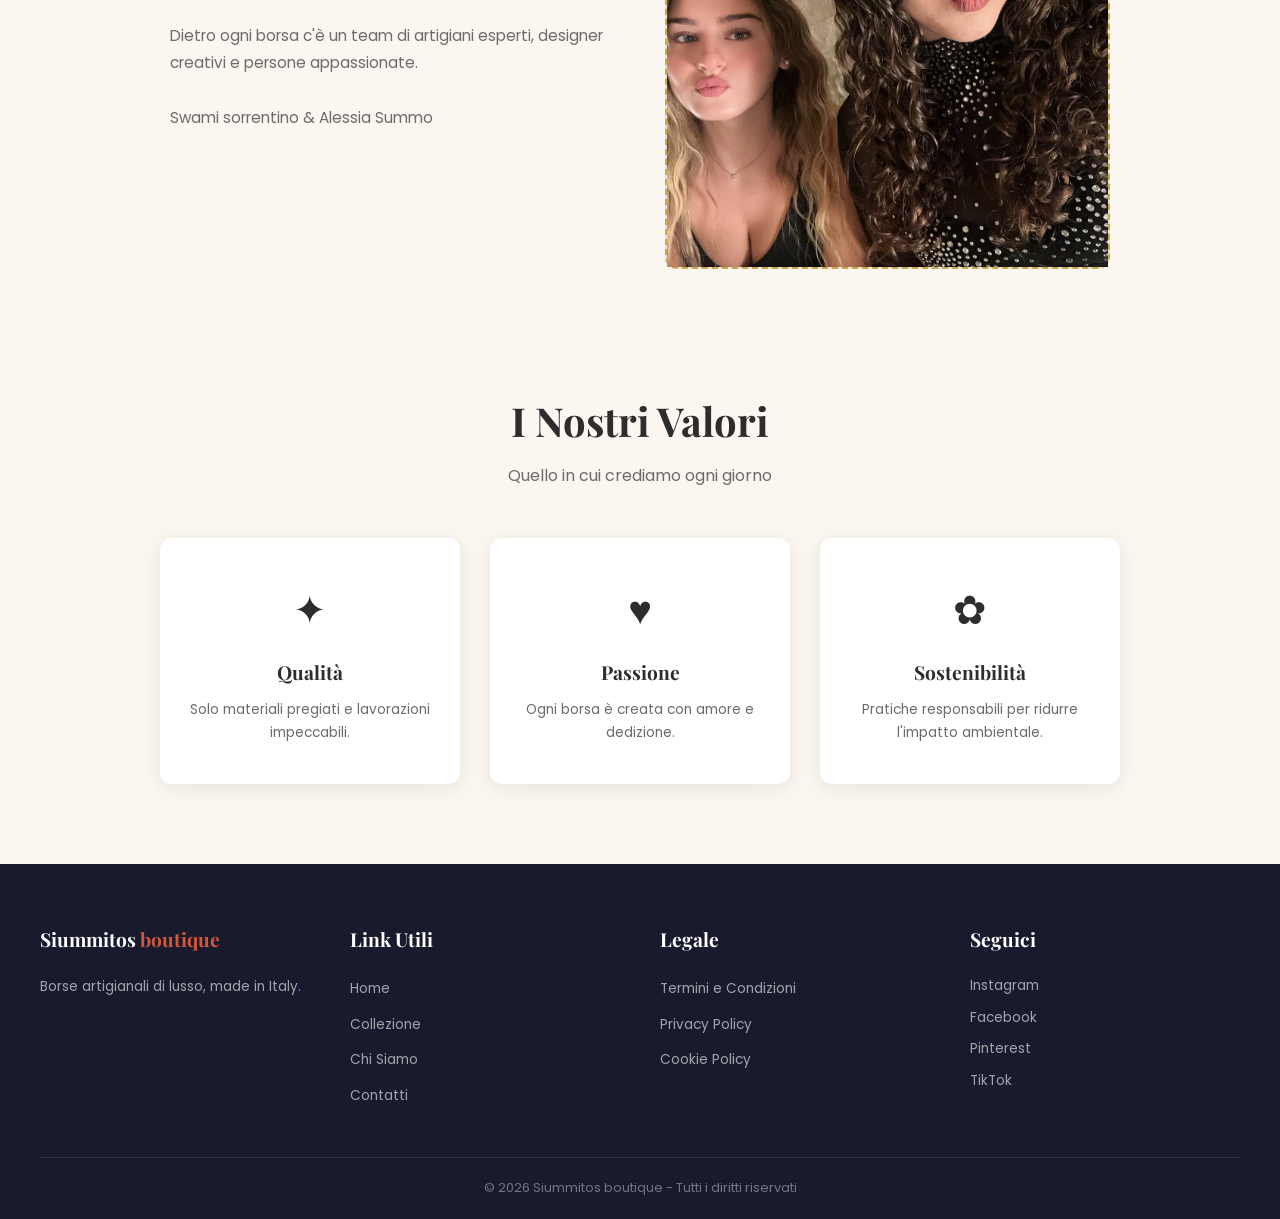
==== commit 196ac9f7: "modifiche sulle foto" ====
--- a/pages/chi-siamo.html
+++ b/pages/chi-siamo.html
@@ -42,7 +42,7 @@
                 <p>Siummitos boutique nasce nel 2026 nel cuore della Puglia, da un piccolo laboratorio artigianale a Capurso con un grande sogno: creare borse che raccontassero una storia.</p>
             </div>
             <div class="about-block-image">
-                <div class="img-placeholder large"><p><img src="../img/LW4.webp" alt=""></p></div>
+                <div class="img-placeholder large"><p><img src="../img/WhatsApp Image 2026-05-20 at 11.49.38.jpeg" alt=""></p></div>
             </div>
         </div>
 
@@ -52,7 +52,7 @@
                 <p>Selezioniamo solo i migliori pellami italiani, provenienti da concerie certificate. Il nostro impegno per la qualità non ammette compromessi.</p>
             </div>
             <div class="about-block-image">
-                <div class="img-placeholder large"><p><img src="../img/fondi-ecopelle-forati-borse-uncinetto-accessori-colori.webp" alt=""></p></div>
+                <div class="img-placeholder large"><p><img src="../img/WhatsApp Image 2026-05-20 at 11.44.17.jpeg" alt=""></p></div>
             </div>
         </div>
 
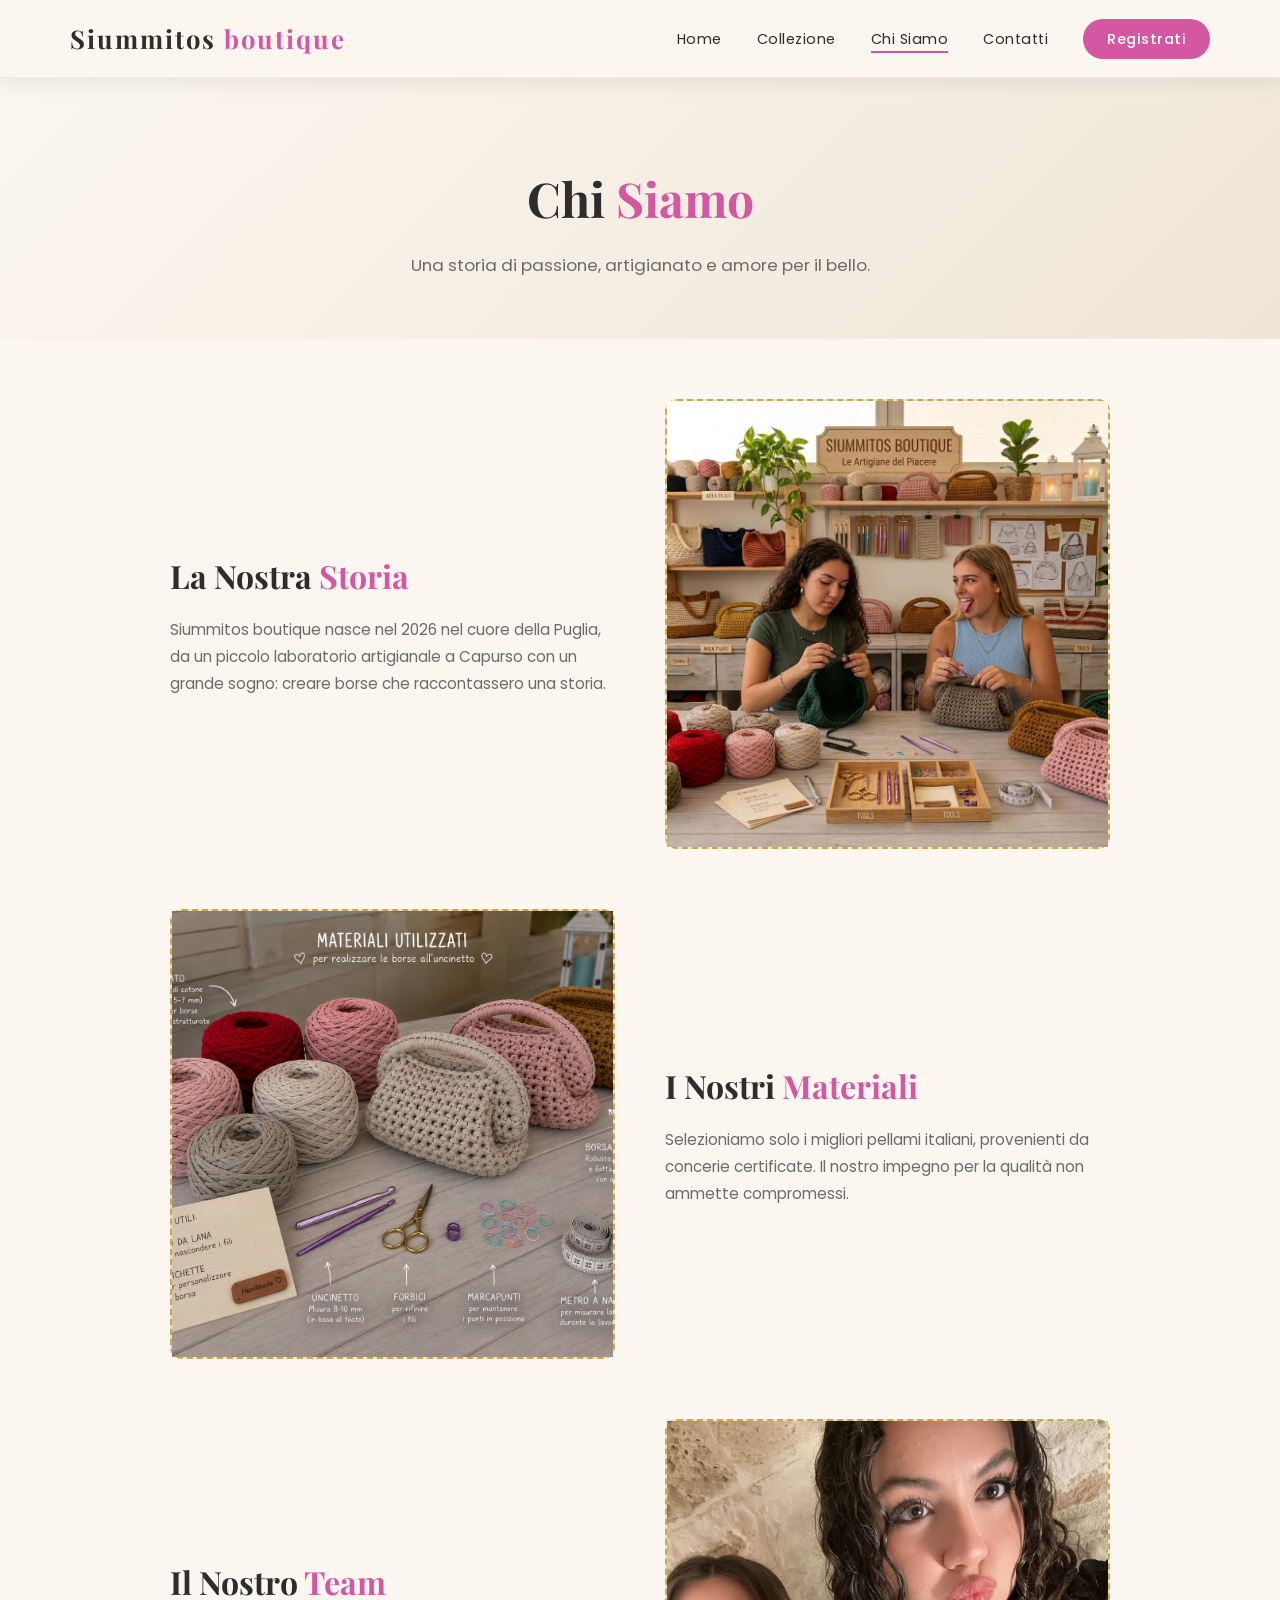
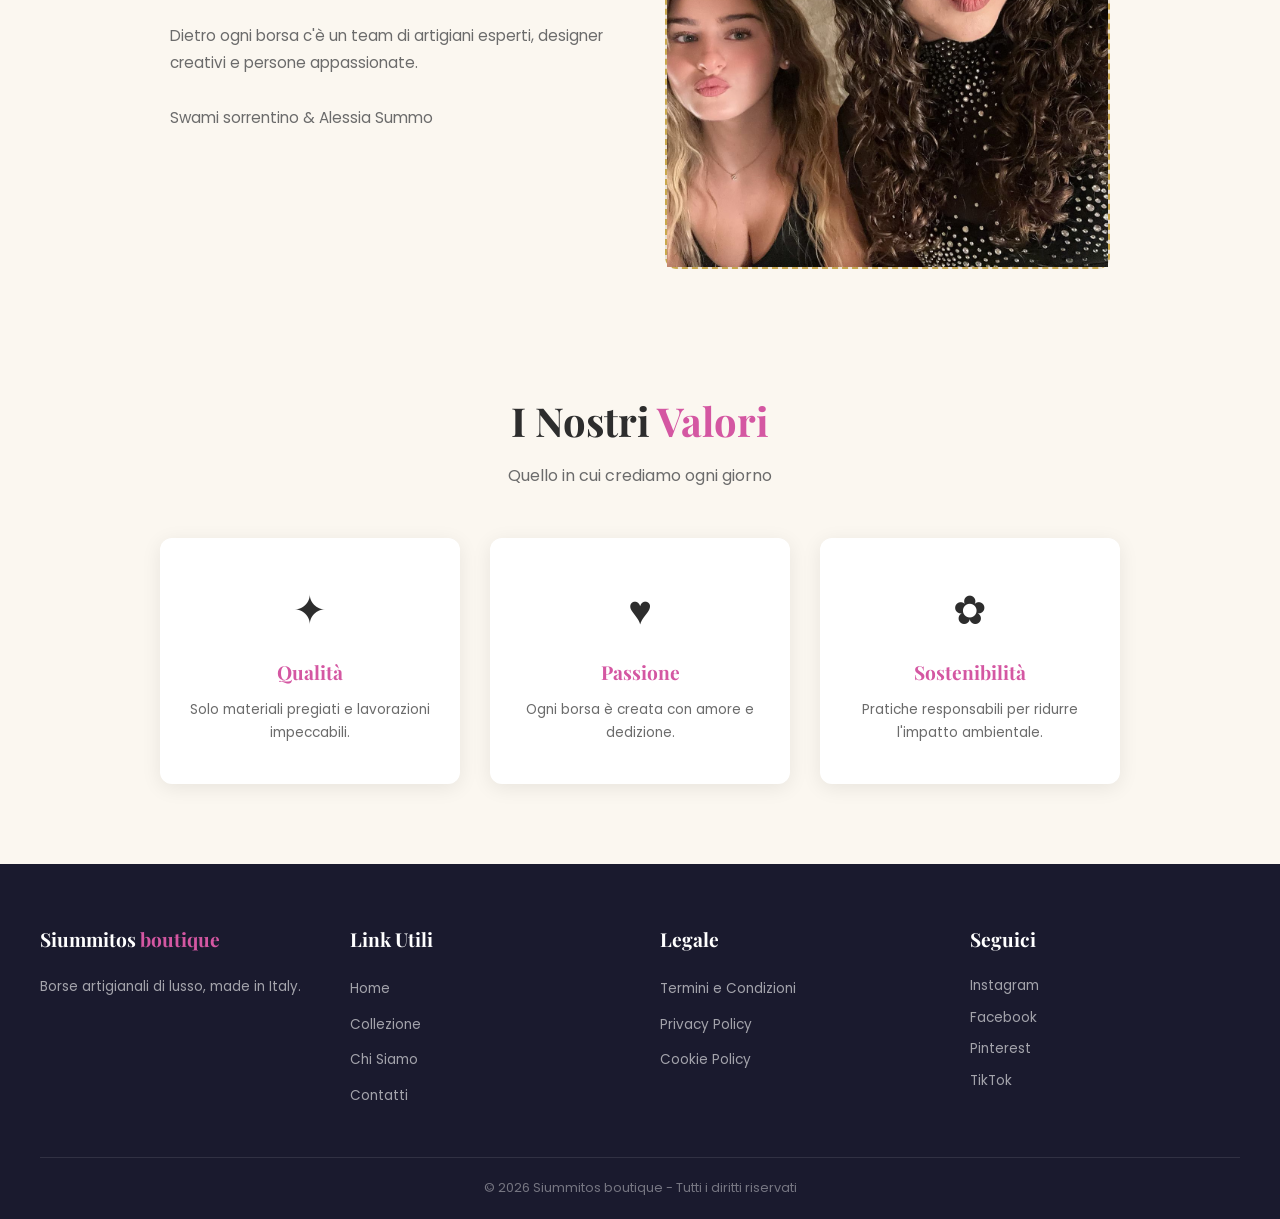
==== commit d0145d83: "varie migliorie" ====
--- a/pages/chi-siamo.html
+++ b/pages/chi-siamo.html
@@ -70,22 +70,22 @@
     </section>
 
     <section style="padding: 0 30px 80px;">
-        <h2 class="section-title">I Nostri Valori</h2>
+        <h2 class="section-title">I Nostri <span style="color: var(--primary);">Valori</span></h2>
         <p class="section-subtitle">Quello in cui crediamo ogni giorno</p>
         <div class="values-grid">
             <div class="value-card fade-in delay-1">
                 <div class="value-icon">✦</div>
-                <h3>Qualità</h3>
+                <h3><span style="color: var(--primary);">Qualità</span></h3>
                 <p>Solo materiali pregiati e lavorazioni impeccabili.</p>
             </div>
             <div class="value-card fade-in delay-2">
                 <div class="value-icon">♥</div>
-                <h3>Passione</h3>
+                <h3><span style="color: var(--primary);">Passione</span></h3>
                 <p>Ogni borsa è creata con amore e dedizione.</p>
             </div>
             <div class="value-card fade-in delay-3">
                 <div class="value-icon">✿</div>
-                <h3>Sostenibilità</h3>
+                <h3><span style="color: var(--primary);">Sostenibilità</span></h3>
                 <p>Pratiche responsabili per ridurre l'impatto ambientale.</p>
             </div>
         </div>
@@ -117,10 +117,10 @@
             <div class="footer-col">
                 <h4>Seguici</h4>
                 <div class="social-links">
-                    <a href="#" class="social-icon">Instagram</a>
-                    <a href="#" class="social-icon">Facebook</a>
-                    <a href="#" class="social-icon">Pinterest</a>
-                    <a href="#" class="social-icon">TikTok</a>
+                    <a href="https://www.instagram.com/swamiisorrentino?igsh=ZDFxMnlyNGhjdnUz&utm_source=qr" class="social-icon">Instagram</a>
+                    <a href="https://www.facebook.com/?locale=it_IT" class="social-icon">Facebook</a>
+                    <a href="https://it.pinterest.com/" class="social-icon">Pinterest</a>
+                    <a href="https://www.tiktok.com/@siummitos" class="social-icon">TikTok</a>
                 </div>
             </div>
         </div>
--- a/css/base.css
+++ b/css/base.css
@@ -6,8 +6,8 @@
 }
 
 :root {
-    --primary: #D4573A;
-    --primary-light: #F28A6E;
+    --primary: #D457A2;
+    --primary-light: #F28ACF;
     --secondary: #1B6B6D;
     --accent: #C9A84C;
     --accent-light: #E6C96E;
--- a/css/responsive.css
+++ b/css/responsive.css
@@ -4,6 +4,17 @@
     .hero-title { font-size: 3rem; }
     .featured { gap: 40px; }
     .section-title { font-size: 2.2rem; }
+
+    .collection-grid {
+        padding: 0 20px 80px;
+        gap: 20px;
+        grid-template-columns: repeat(auto-fit, minmax(240px, 1fr));
+    }
+
+    .product-card {
+        min-width: auto;
+        max-width: 100%;
+    }
 }
 
 /* ===== MOBILE (max 768px) ===== */
